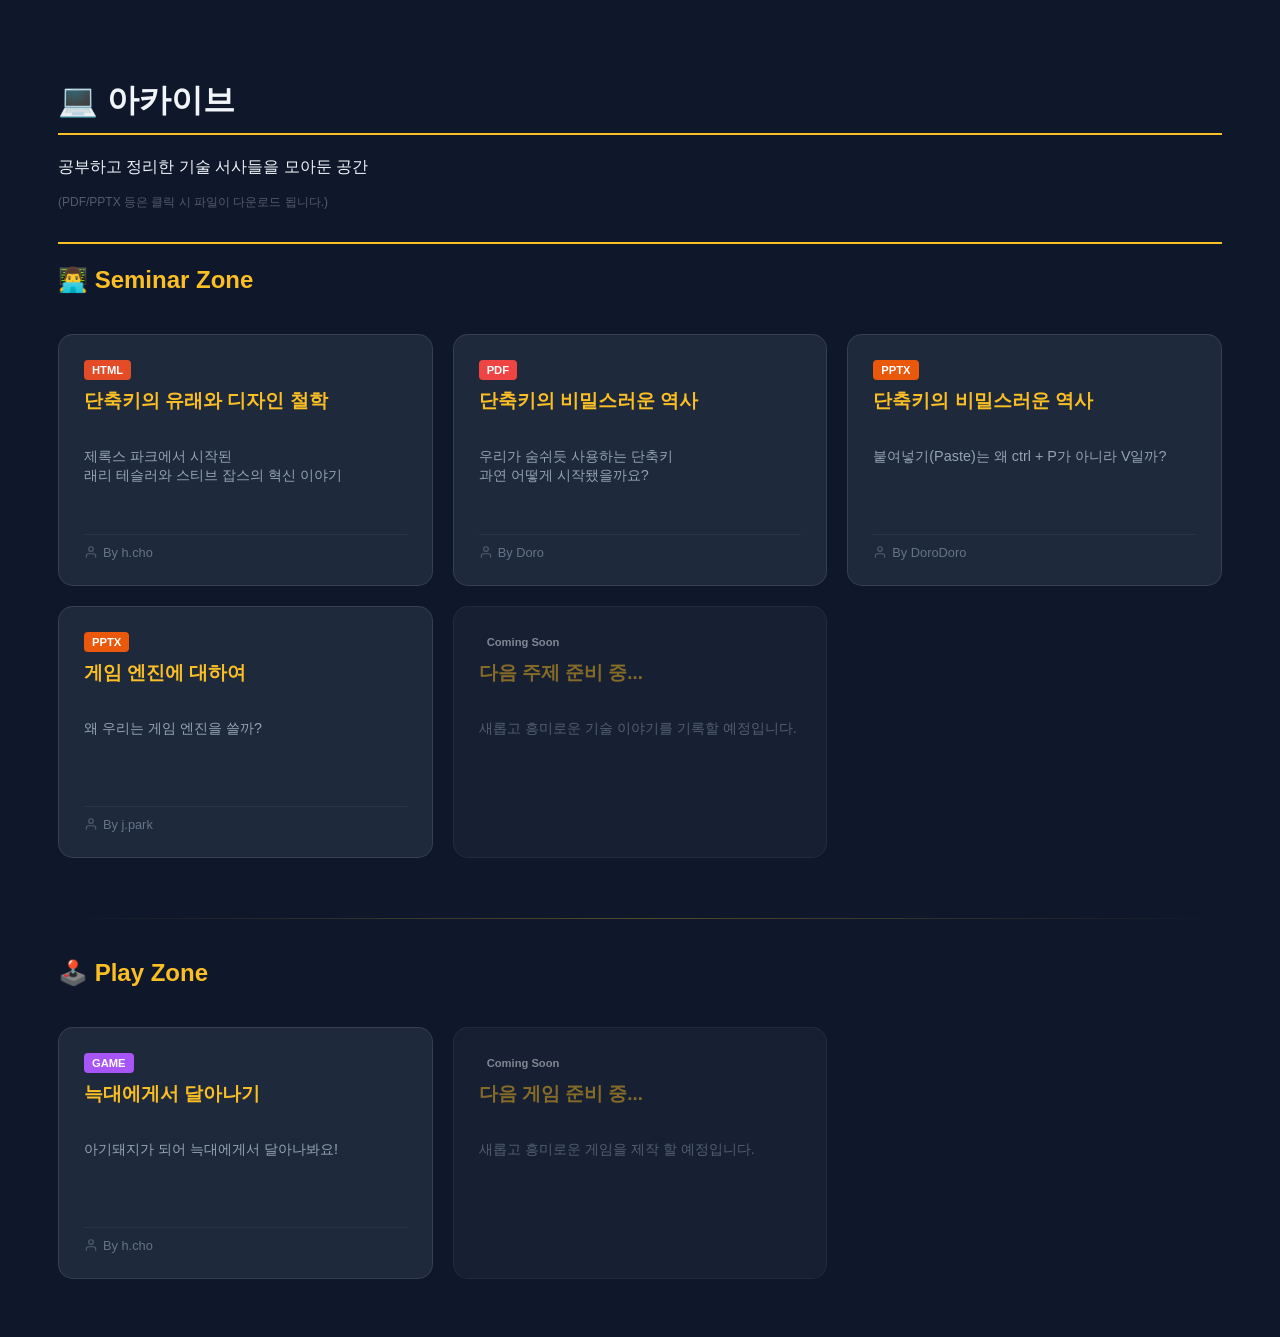
==== index.html @ 7b3e9e0f "인덱스 파일 변경" ====
<!DOCTYPE html>
<html lang="ko">
<head>
    <meta charset="UTF-8">
    <title>My Seminar Archive</title>
    <link rel="stylesheet" href="index.css"></link>
    <link rel="icon" type="image/png" href="./image/Doro_highres.png"></link>
    <meta property="og:image" content="https://noname-0710.github.io/image/Doro_figure.jpg">
    <meta property="og:title" content="Noname's Archive">
    <meta property="og:description" content="DoroDoro">
    <meta property="og:url" content="DoroDoro">
</head>
<body>
    <h1>💻 아카이브</h1>
    <p>공부하고 정리한 기술 서사들을 모아둔 공간</p>
    <p style="opacity: 30%; font-size: 12px;">(PDF/PPTX 등은 클릭 시 파일이 다운로드 됩니다.)</p>
    <h1></h1>

    <h2 class="mini-title">👨‍💻 Seminar Zone</h2>
    <div class="grid">
        <a href="./html/01_shortcut.html" class="card">
            <span class="tag html">HTML</span>
            <h3>단축키의 유래와 디자인 철학</h3>
            <p>제록스 파크에서 시작된<br>래리 테슬러와 스티브 잡스의 혁신 이야기</p>
            <div class="author">By h.cho</div>
        </a>

        <a href="./files/단축키의 비밀스러운 역사_Gamma.pdf" class="card">
            <span class="tag pdf">PDF</span>
            <h3>단축키의 비밀스러운 역사</h3>
            <p>우리가 숨쉬듯 사용하는 단축키<br>
            과연 어떻게 시작됐을까요?</p>
            <div class="author">By Doro</div>
        </a>

        <a href="./files/단축키의 비밀스러운 역사_Gamma.pptx" class="card">
            <span class="tag pptx">PPTX</span>
            <h3>단축키의 비밀스러운 역사</h3>
            <p>붙여넣기(Paste)는 왜 ctrl + P가 아니라 V일까?</p>
            <div class="author">By DoroDoro</div>
        </a>

        <a href="./files/단축키의 비밀스러운 역사_Gamma.pptx" class="card">
            <span class="tag pptx">PPTX</span>
            <h3>게임 엔진에 대하여</h3>
            <p>왜 우리는 게임 엔진을 쓸까?</p>
            <div class="author">By j.park</div>
        </a>


        <!-- 새로운 페이지 -->
        <div class="card" style="opacity: 0.5;">
            <span class="tag">Coming Soon</span>
            <h3>다음 주제 준비 중...</h3>
            <p>새롭고 흥미로운 기술 이야기를 기록할 예정입니다.</p>
        </div>
    </div>


    <hr class="section-divider"> <h2 class="mini-title">🕹️ Play Zone</h2>
    <div class="grid">
        <a href="./webgame_proto/proto_run.html" class="card game-card">
            <span class="tag game">GAME</span>
            <h3>늑대에게서 달아나기</h3>
            <p>아기돼지가 되어 늑대에게서 달아나봐요!</p>
            <div class="author">By h.cho</div>
        </a>
    
        <a href="./games/word_quiz.html" class="card game-card" style="opacity: 0.5;">
            <span class="tag">Coming Soon</span>
            <h3>다음 게임 준비 중...</h3>
            <p>새롭고 흥미로운 게임을 제작 할 예정입니다.</p>
        </a>
    </div>
</body>
</html>
---- index.css ----
:root { --bg: #0f172a; --card: #1e293b; --text: #f1f5f9; --accent: #fbbf24; }
body { background: var(--bg); color: var(--text); font-family: sans-serif; padding: 50px; }
h1 { border-bottom: 2px solid var(--accent); padding-bottom: 10px; }
.grid { display: grid; grid-template-columns: repeat(auto-fill, minmax(300px, 1fr)); gap: 20px; margin-top: 40px; }

/* 카드 스타일 */
.card { 
    background: var(--card); 
    border-radius: 15px; 
    padding: 25px; 
    text-decoration: none; 
    color: inherit; 
    transition: 0.3s;
    border: 1px solid rgba(255,255,255,0.1);

    display: flex;
    flex-direction: column;
    min-height: 200px;     
}
.card:hover { transform: translateY(-10px); border-color: var(--accent); }
.card h3 { color: var(--accent); margin-top: 0; }
.card p { font-size: 0.9rem; color: #94a3b8; flex-grow: 1; }
.tag {
    display: inline-block;
    width: fit-content;
    margin-bottom: 8px;  
    font-size: 0.7rem; 
    padding: 4px 8px; 
    border-radius: 4px;
    font-weight: bold;    
}

.html { background-color: #E34C26; color: #fff; }
.pdf  { background-color: #EF4444; color: #fff; }
.pptx { background-color: #EA580C; color: #fff; }

.author {
    margin-top: auto;
    padding-top: 10px;
    border-top: 1px solid rgba(255, 255, 255, 0.05);
    display: flex;
    align-items: center;
    gap: 5px;
    font-size: 0.8rem;
    color: #64748b;
}

.author svg {
    opacity: 0.6;
}

.author::before {
    content: "";
    display: inline-block;
    width: 14px;
    height: 14px;
    background-image: url("data:image/svg+xml,%3Csvg xmlns='http://www.w3.org/2000/svg' viewBox='0 0 24 24' fill='none' stroke='%2364748b' stroke-width='2' stroke-linecap='round' stroke-linejoin='round'%3E%3Cpath d='M20 21v-2a4 4 0 0 0-4-4H8a4 4 0 0 0-4 4v2'/%3E%3Ccircle cx='12' cy='7' r='4'/%3E%3C/svg%3E");
    background-repeat: no-repeat;
    background-size: contain;
    vertical-align: middle;
    opacity: 0.7;
}

.card:hover .author {
    color: var(--text);
}

.section-divider {
    border: none;
    height: 1px;
    background: linear-gradient(to right, transparent, var(--accent), transparent);
    margin: 60px 0 40px 0;
    opacity: 0.3;
}

/* 소제목 스타일 */
.mini-title {
    font-size: 1.5rem;
    color: var(--accent);
    margin-bottom: 20px;
}

/* 게임 태그 색상 (보라색 계열 추천) */
.tag.game {
    background: #a855f7;
    color: white;
}

/* 게임 카드에만 살짝 다른 효과 (선택사항) */
.game-card:hover {
    box-shadow: 0 0 15px rgba(168, 85, 247, 0.2);
    border-color: #a855f7;
}
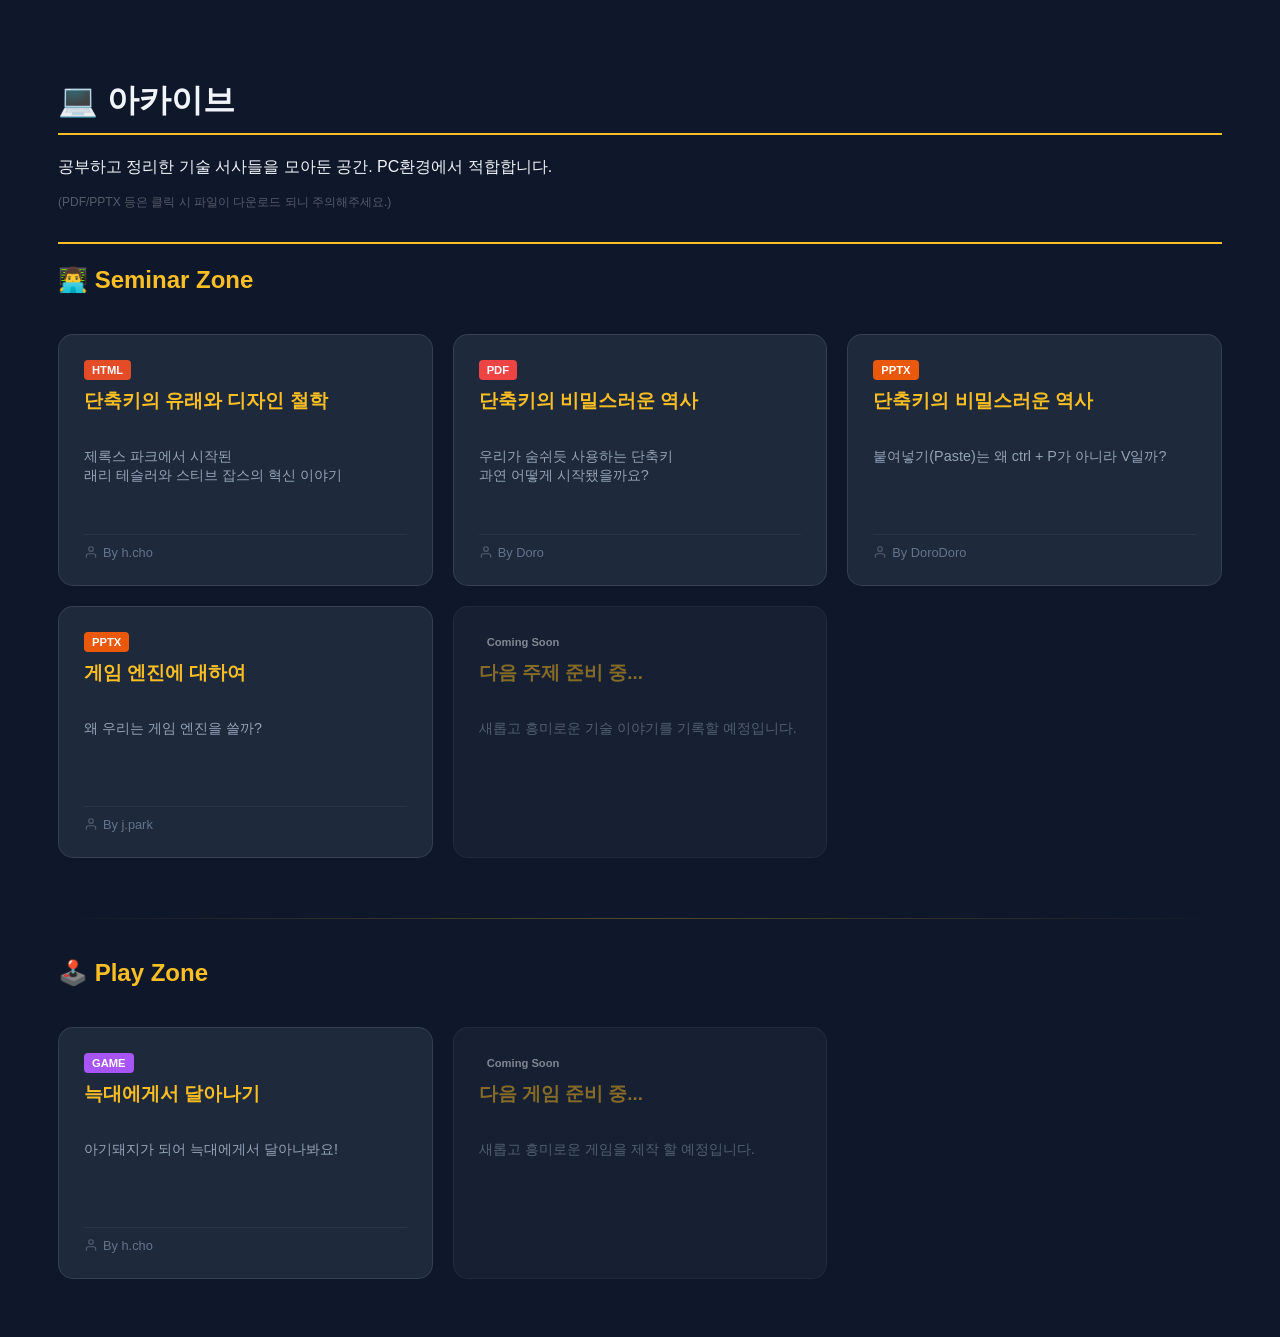
==== commit f7a75d0e: "인덱스 파일 수정" ====
--- a/index.html
+++ b/index.html
@@ -2,7 +2,7 @@
 <html lang="ko">
 <head>
     <meta charset="UTF-8">
-    <title>My Seminar Archive</title>
+    <title>NoName's Archive</title>
     <link rel="stylesheet" href="index.css"></link>
     <link rel="icon" type="image/png" href="./image/Doro_highres.png"></link>
     <meta property="og:image" content="https://noname-0710.github.io/image/Doro_figure.jpg">
@@ -12,8 +12,8 @@
 </head>
 <body>
     <h1>💻 아카이브</h1>
-    <p>공부하고 정리한 기술 서사들을 모아둔 공간</p>
-    <p style="opacity: 30%; font-size: 12px;">(PDF/PPTX 등은 클릭 시 파일이 다운로드 됩니다.)</p>
+    <p>공부하고 정리한 기술 서사들을 모아둔 공간. PC환경에서 적합합니다.</p>
+    <p style="opacity: 30%; font-size: 12px;">(PDF/PPTX 등은 클릭 시 파일이 다운로드 되니 주의해주세요.)</p>
     <h1></h1>
 
     <h2 class="mini-title">👨‍💻 Seminar Zone</h2>
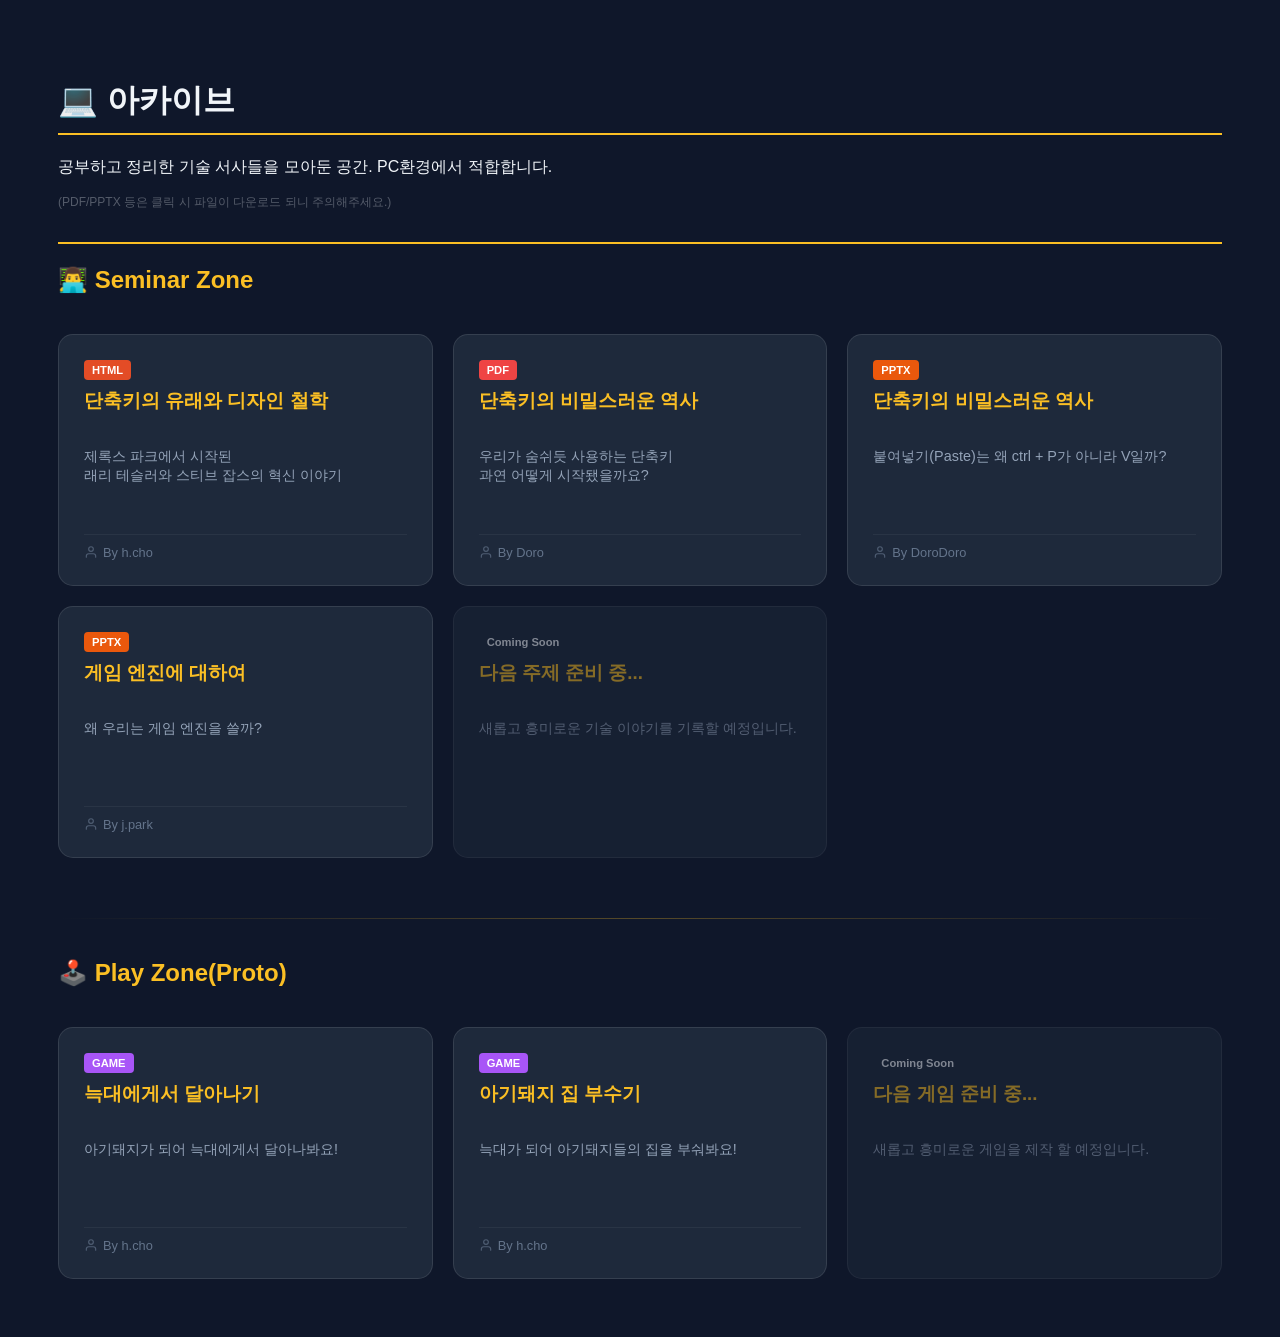
==== commit 11d1b395: "미니게임 1개 추가" ====
--- a/index.html
+++ b/index.html
@@ -57,7 +57,7 @@
     </div>
 
 
-    <hr class="section-divider"> <h2 class="mini-title">🕹️ Play Zone</h2>
+    <hr class="section-divider"> <h2 class="mini-title">🕹️ Play Zone(Proto)</h2>
     <div class="grid">
         <a href="./webgame_proto/proto_run.html" class="card game-card">
             <span class="tag game">GAME</span>
@@ -65,8 +65,15 @@
             <p>아기돼지가 되어 늑대에게서 달아나봐요!</p>
             <div class="author">By h.cho</div>
         </a>
+
+        <a href="./webgame_proto/proto.html" class="card game-card">
+            <span class="tag game">GAME</span>
+            <h3>아기돼지 집 부수기</h3>
+            <p>늑대가 되어 아기돼지들의 집을 부숴봐요!</p>
+            <div class="author">By h.cho</div>
+        </a>
     
-        <a href="./games/word_quiz.html" class="card game-card" style="opacity: 0.5;">
+        <div class="card game-card" style="opacity: 0.5;">
             <span class="tag">Coming Soon</span>
             <h3>다음 게임 준비 중...</h3>
             <p>새롭고 흥미로운 게임을 제작 할 예정입니다.</p>
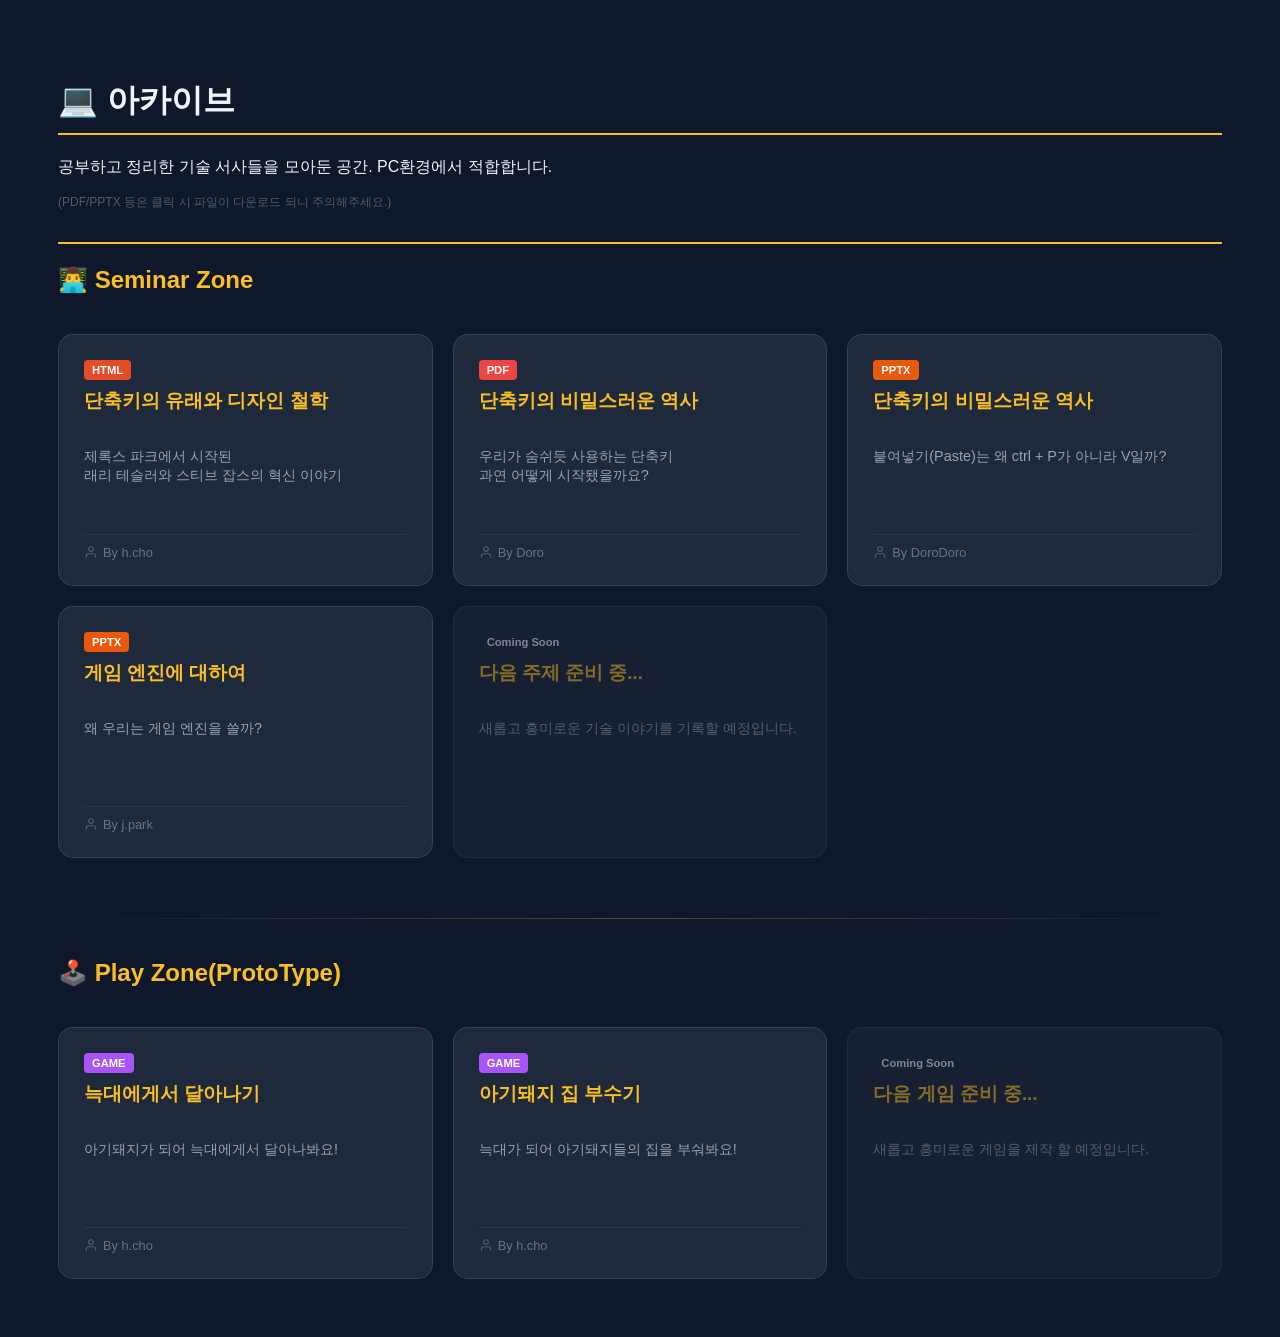
==== commit a2a7cd2e: "pdf 새창에서 열리게" ====
--- a/index.html
+++ b/index.html
@@ -25,7 +25,7 @@
             <div class="author">By h.cho</div>
         </a>
 
-        <a href="./files/단축키의 비밀스러운 역사_Gamma.pdf" class="card">
+        <a href="./files/단축키의 비밀스러운 역사_Gamma.pdf" class="card" target="_blank" rel="noopener noreferrer">
             <span class="tag pdf">PDF</span>
             <h3>단축키의 비밀스러운 역사</h3>
             <p>우리가 숨쉬듯 사용하는 단축키<br>
@@ -40,7 +40,7 @@
             <div class="author">By DoroDoro</div>
         </a>
 
-        <a href="./files/단축키의 비밀스러운 역사_Gamma.pptx" class="card">
+        <a href="" class="card">
             <span class="tag pptx">PPTX</span>
             <h3>게임 엔진에 대하여</h3>
             <p>왜 우리는 게임 엔진을 쓸까?</p>
@@ -57,7 +57,7 @@
     </div>
 
 
-    <hr class="section-divider"> <h2 class="mini-title">🕹️ Play Zone(Proto)</h2>
+    <hr class="section-divider"> <h2 class="mini-title">🕹️ Play Zone(ProtoType)</h2>
     <div class="grid">
         <a href="./webgame_proto/proto_run.html" class="card game-card">
             <span class="tag game">GAME</span>
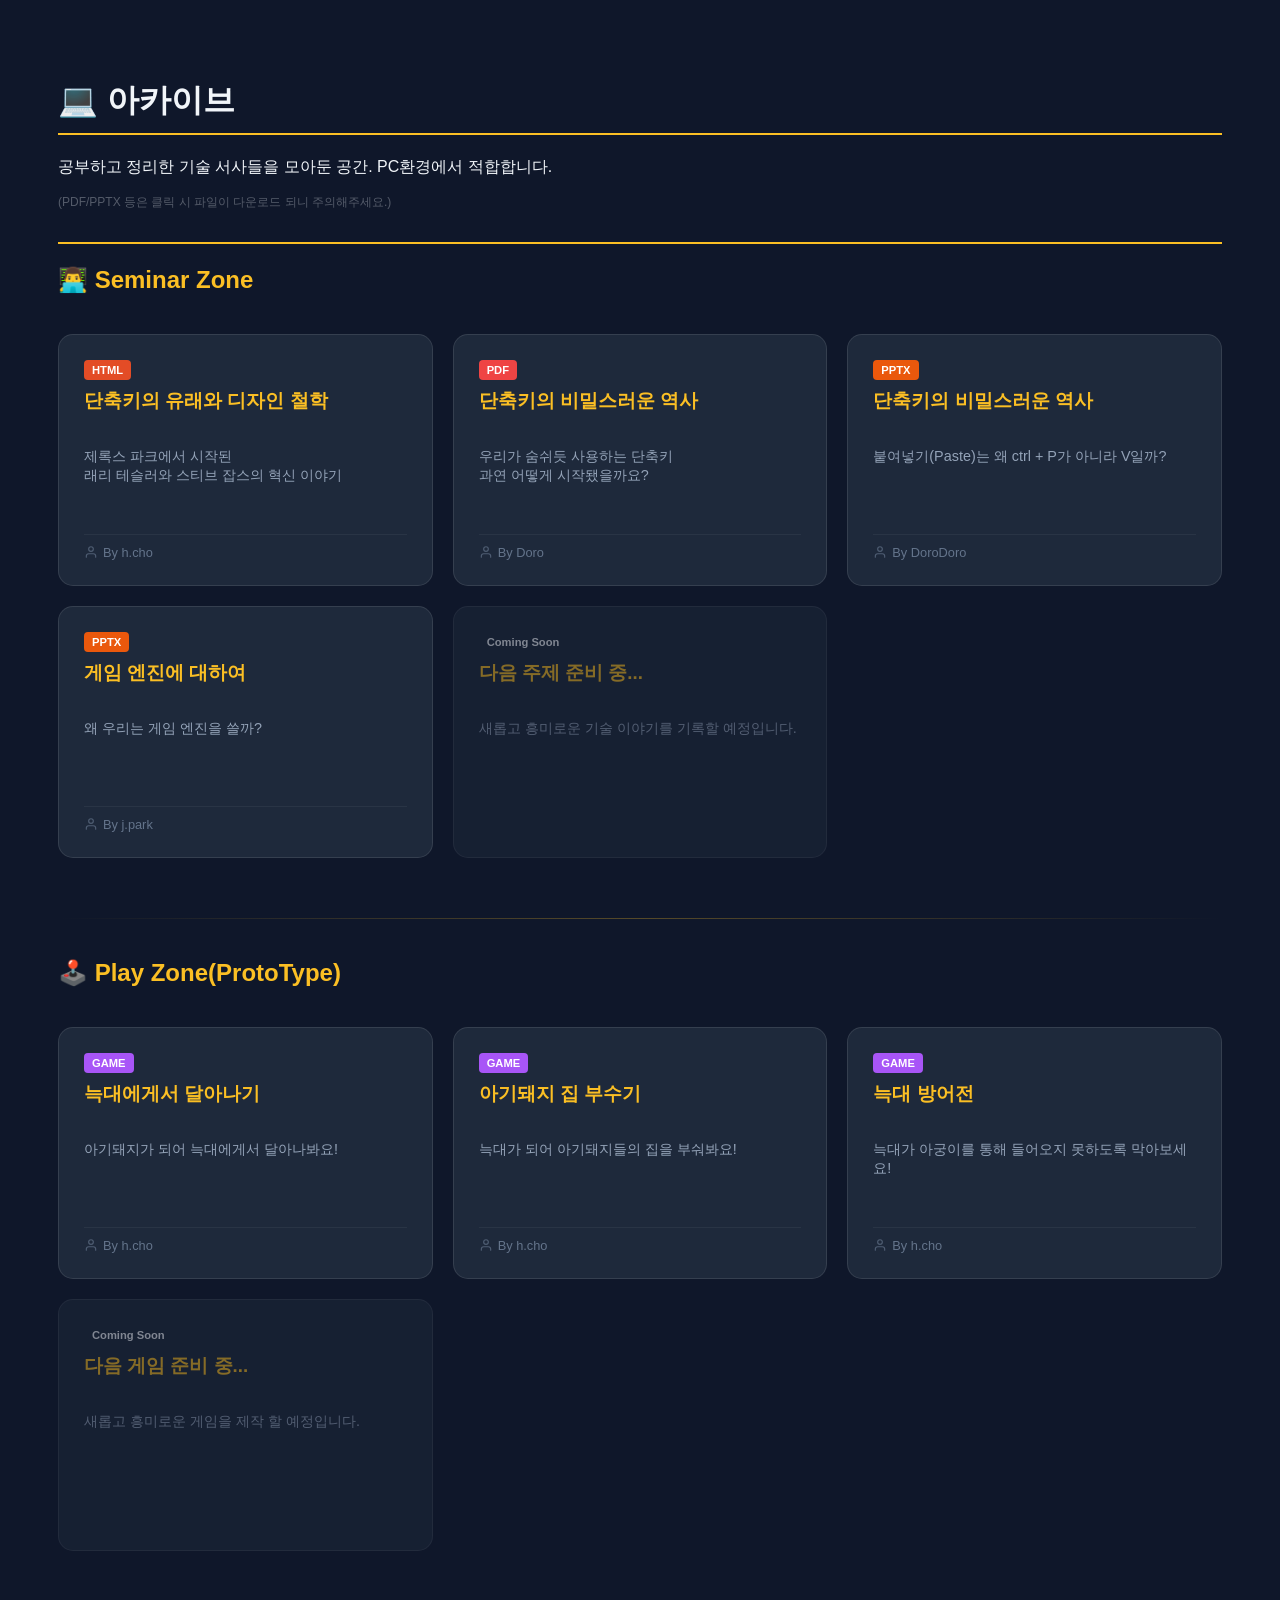
==== commit ba537691: "img 폴더 생성/미니게임 1개 추가" ====
--- a/index.html
+++ b/index.html
@@ -72,6 +72,13 @@
             <p>늑대가 되어 아기돼지들의 집을 부숴봐요!</p>
             <div class="author">By h.cho</div>
         </a>
+
+        <a href="./webgame_proto/Whac A Mole.html" class="card game-card">
+            <span class="tag game">GAME</span>
+            <h3>늑대 방어전</h3>
+            <p>늑대가 아궁이를 통해 들어오지 못하도록 막아보세요!</p>
+            <div class="author">By h.cho</div>
+        </a>
     
         <div class="card game-card" style="opacity: 0.5;">
             <span class="tag">Coming Soon</span>
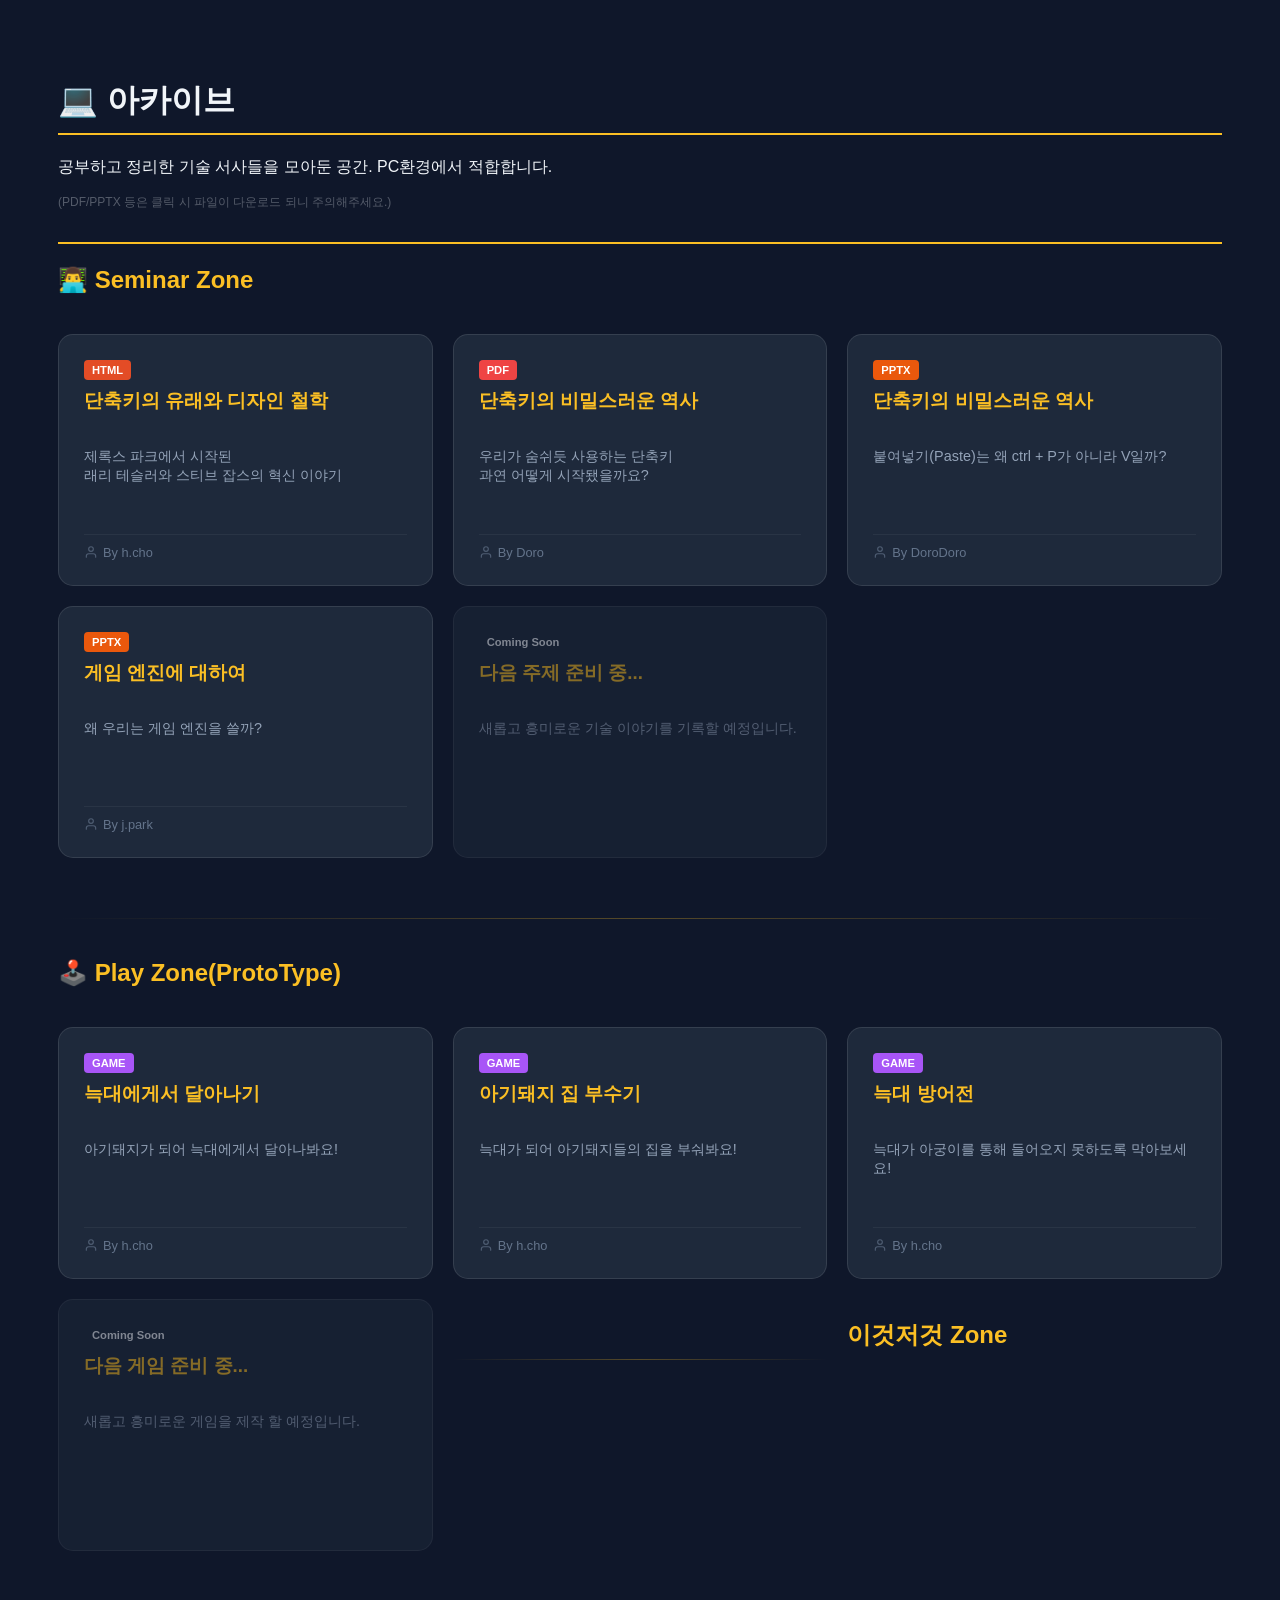
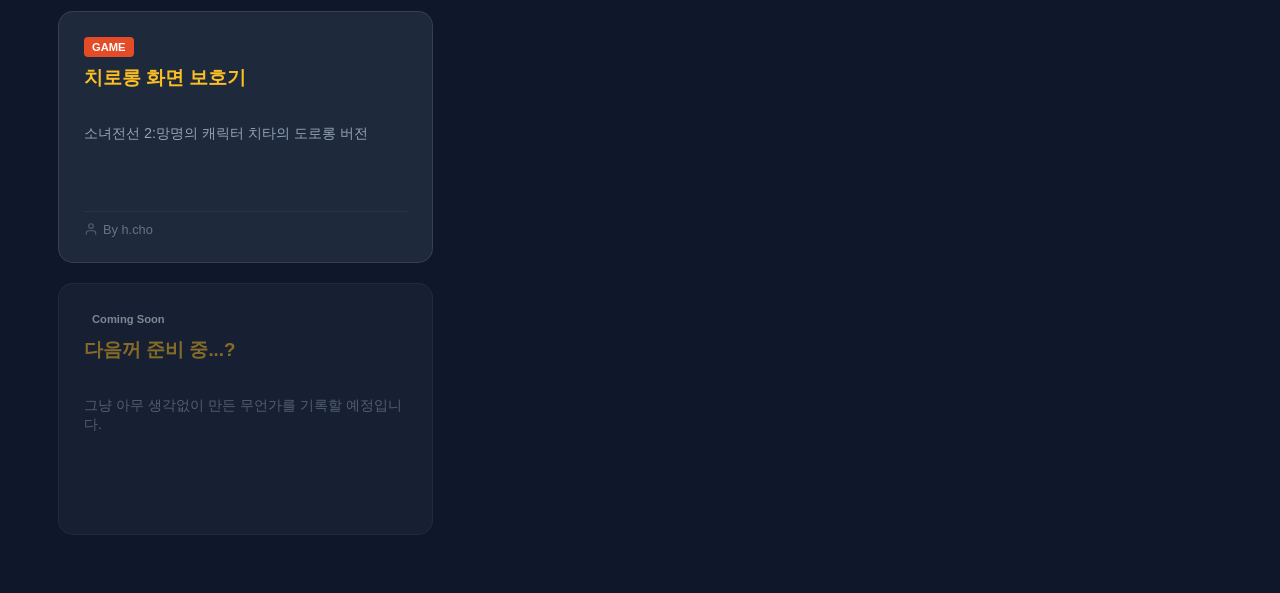
==== commit 9297d95d: "화면보호기 추가/테스트" ====
--- a/index.html
+++ b/index.html
@@ -86,5 +86,22 @@
             <p>새롭고 흥미로운 게임을 제작 할 예정입니다.</p>
         </a>
     </div>
+
+
+    <hr class="section-divider"> <h2 class="mini-title"> 이것저것 Zone</h2>
+    <div class="grid">
+        <a href="./etc/cheero_screensaver.html" class="card">
+            <span class="tag html">GAME</span>
+            <h3>치로롱 화면 보호기</h3>
+            <p>소녀전선 2:망명의 캐릭터 치타의 도로롱 버전</p>
+            <div class="author">By h.cho</div>
+        </a>
+
+        <div class="card" style="opacity: 0.5;">
+            <span class="tag">Coming Soon</span>
+            <h3>다음꺼 준비 중...?</h3>
+            <p>그냥 아무 생각없이 만든 무언가를 기록할 예정입니다.</p>
+        </div>
+    </div>
 </body>
 </html>
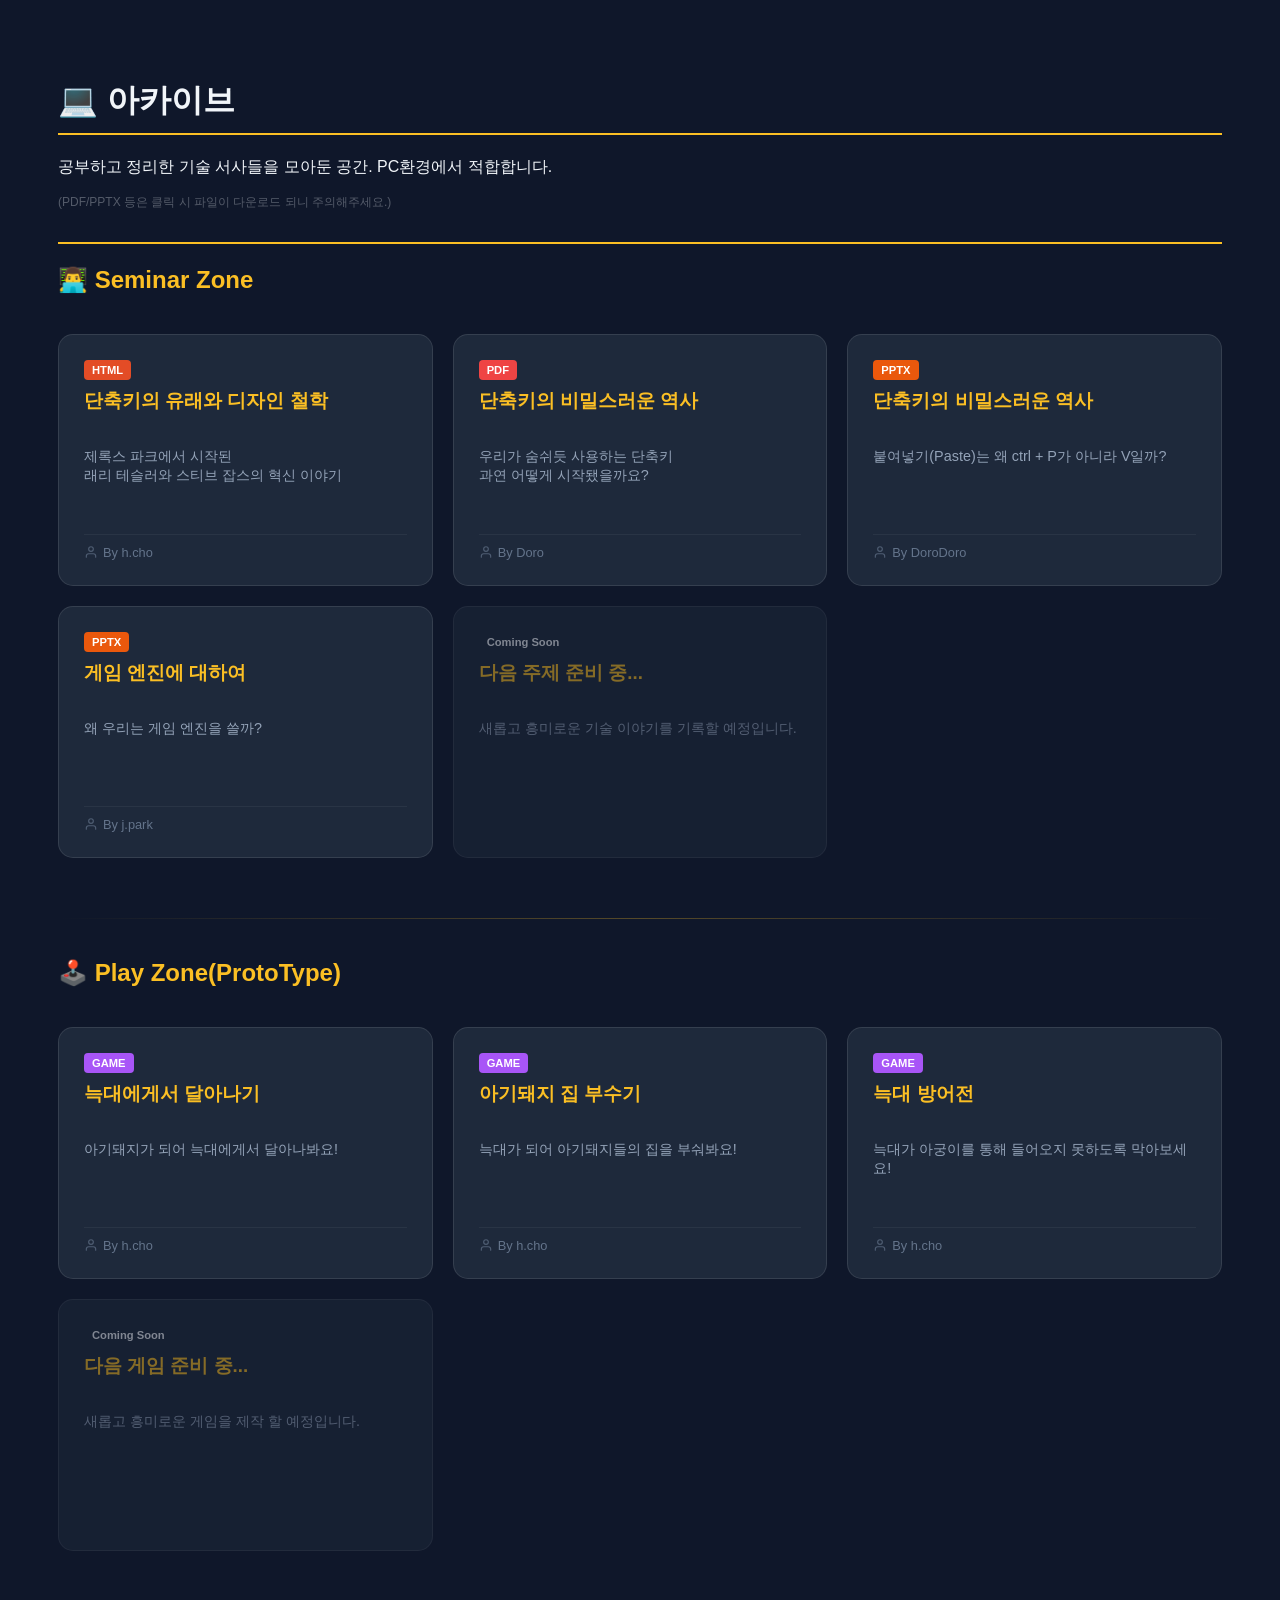
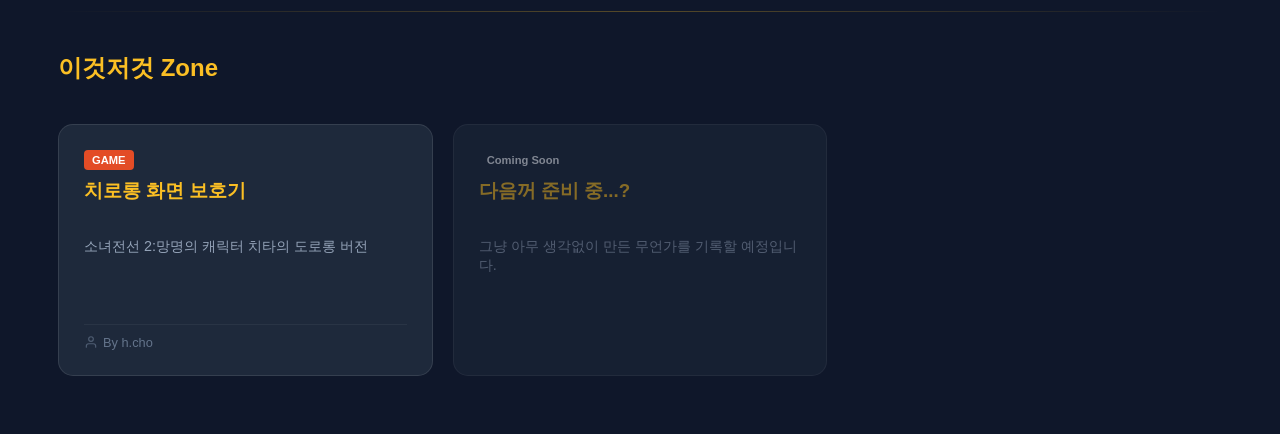
==== commit a1e78bbe: "div 수정" ====
--- a/index.html
+++ b/index.html
@@ -84,7 +84,7 @@
             <span class="tag">Coming Soon</span>
             <h3>다음 게임 준비 중...</h3>
             <p>새롭고 흥미로운 게임을 제작 할 예정입니다.</p>
-        </a>
+        </div>
     </div>
 
 
